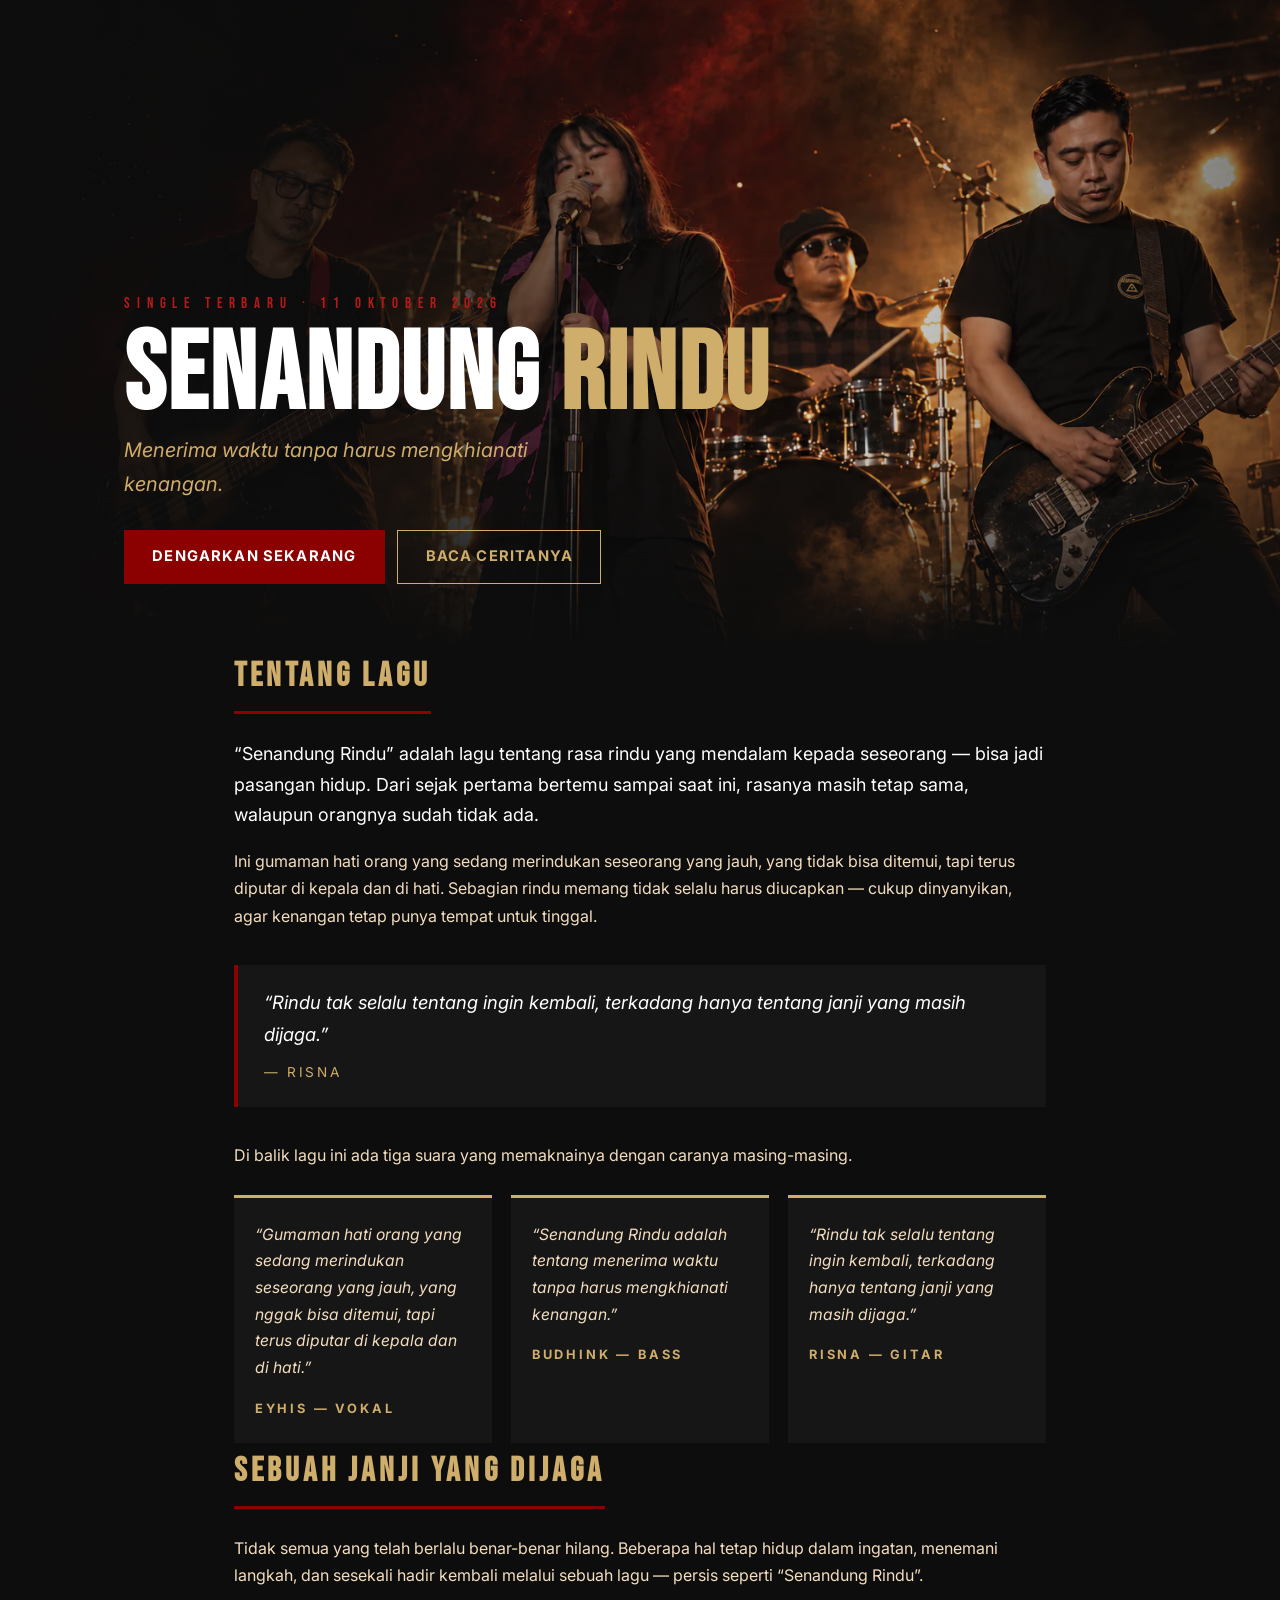
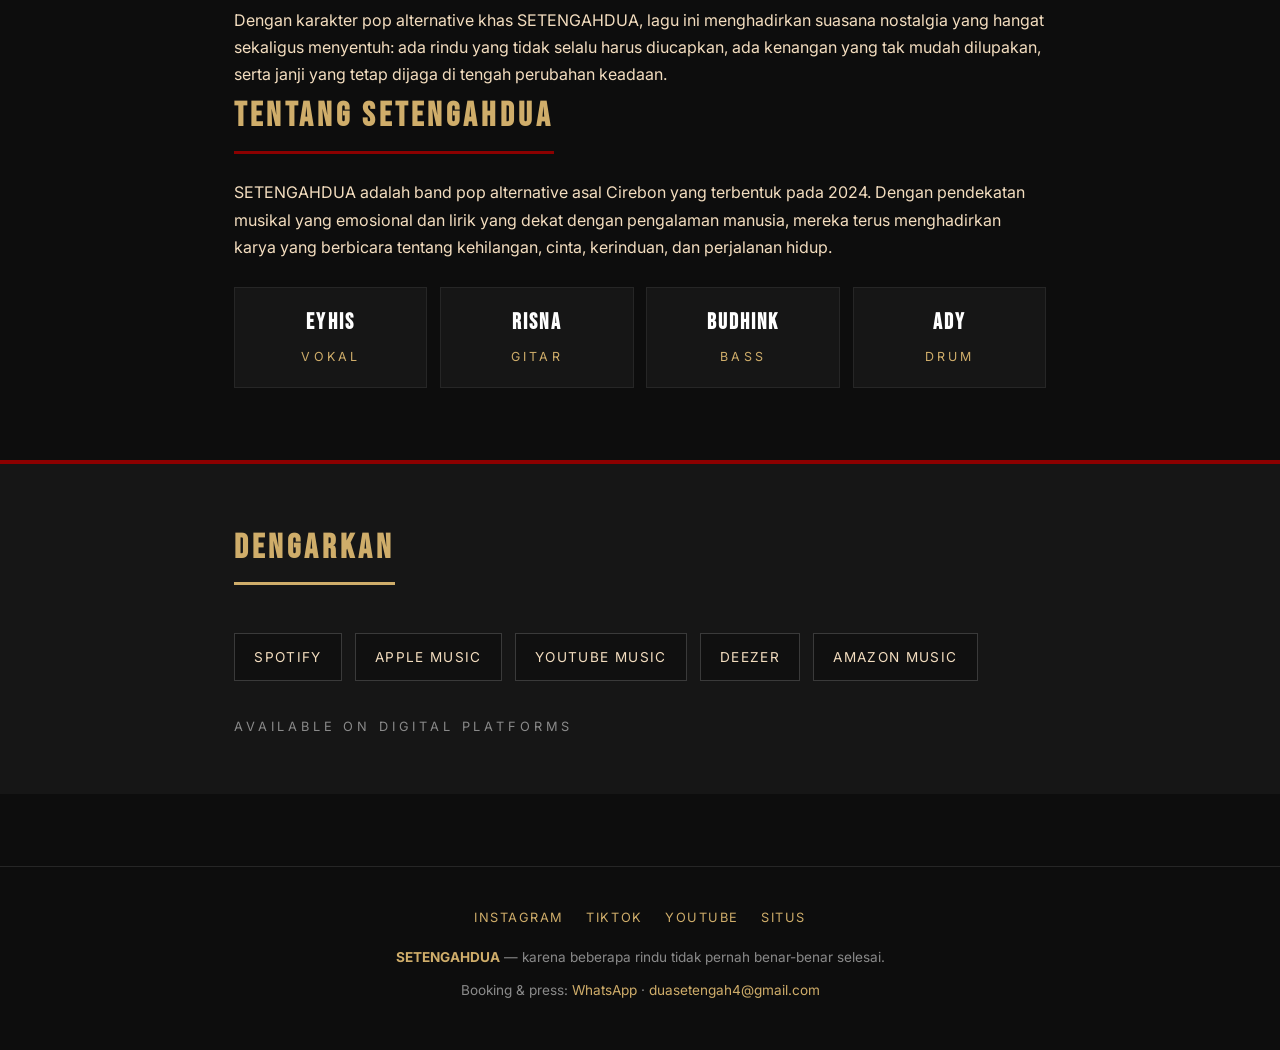
==== senandung-rindu.html @ e62a5211 "Add Senandung Rindu release page, press release draft, print tooling" ====
<!DOCTYPE html>
<html lang="id">
<head>
    <meta charset="UTF-8">
    <meta name="viewport" content="width=device-width, initial-scale=1.0">
    <meta name="description" content="“Senandung Rindu” — single terbaru SETENGAHDUA, band pop alternative asal Cirebon. Tentang rindu, kenangan, dan janji yang masih dijaga.">
    <title>Senandung Rindu — SETENGAHDUA</title>
    <link rel="preconnect" href="https://fonts.googleapis.com">
    <link href="https://fonts.googleapis.com/css2?family=Bebas+Neue&family=Inter:wght@400;600;700&display=swap" rel="stylesheet">
    <style>
        :root {
            --bg: #0d0d0d;
            --panel: #161616;
            --red: #8b0000;
            --red-bright: #b31b1b;
            --gold: #cfad6a;
            --cream: #f3ddbf;
            --gray: #8a8a8a;
        }
        * { margin: 0; padding: 0; box-sizing: border-box; }
        html { scroll-behavior: smooth; }
        body {
            background: var(--bg);
            color: var(--cream);
            font-family: 'Inter', 'Segoe UI', sans-serif;
            line-height: 1.7;
        }
        img { display: block; max-width: 100%; }
        a { color: var(--gold); text-decoration: none; }
        a:hover { color: var(--cream); }

        /* ===== HERO ===== */
        .hero {
            position: relative;
            min-height: 72vh;
            display: flex;
            align-items: flex-end;
            background:
                linear-gradient(90deg, rgba(13,13,13,.96) 0%, rgba(13,13,13,.78) 34%, rgba(13,13,13,.15) 62%, rgba(13,13,13,.55) 100%),
                linear-gradient(0deg, var(--bg) 0%, transparent 30%),
                url('img/hero-senandung-rindu.webp') center right / cover no-repeat;
        }
        .hero-inner {
            max-width: 1080px;
            margin: 0 auto;
            padding: 7rem 1.5rem 4rem;
            width: 100%;
        }
        .eyebrow {
            font-family: 'Bebas Neue', 'Arial Narrow', sans-serif;
            letter-spacing: .45em;
            font-size: .95rem;
            color: var(--red-bright);
            text-transform: uppercase;
        }
        h1 {
            font-family: 'Bebas Neue', 'Arial Narrow', sans-serif;
            font-size: clamp(2.6rem, 8.5vw, 7rem);
            line-height: .95;
            letter-spacing: .02em;
            color: #fff;
            text-transform: uppercase;
            margin: .5rem 0 .3rem;
            overflow-wrap: anywhere;
        }
        h1 span { color: var(--gold); }
        .tagline {
            font-size: clamp(1rem, 2.2vw, 1.25rem);
            color: var(--gold);
            font-style: italic;
            max-width: 34ch;
        }
        .hero-cta {
            display: flex;
            flex-wrap: wrap;
            gap: .8rem;
            margin-top: 1.8rem;
        }
        .btn {
            display: inline-block;
            padding: .85rem 1.7rem;
            font-weight: 700;
            font-size: .92rem;
            letter-spacing: .08em;
            text-transform: uppercase;
            border: 1px solid var(--gold);
            color: var(--gold);
            transition: .2s;
        }
        .btn:hover { background: var(--gold); color: #000; }
        .btn-solid { background: var(--red); border-color: var(--red); color: #fff; }
        .btn-solid:hover { background: var(--red-bright); border-color: var(--red-bright); color: #fff; }

        /* ===== SECTIONS ===== */
        .wrap { max-width: 860px; margin: 0 auto; padding: 0 1.5rem; }
        section { padding: 4.5rem 0 0; }
        h2 {
            font-family: 'Bebas Neue', 'Arial Narrow', sans-serif;
            font-size: 2.1rem;
            letter-spacing: .12em;
            color: var(--gold);
            text-transform: uppercase;
            border-bottom: 3px solid var(--red);
            display: inline-block;
            padding-bottom: .35rem;
            margin-bottom: 1.6rem;
        }
        p + p { margin-top: 1.1rem; }
        .lede { font-size: 1.12rem; color: #fff; }

        .pullquote {
            margin: 2.2rem 0;
            padding: 1.4rem 1.6rem;
            background: var(--panel);
            border-left: 4px solid var(--red);
            font-size: 1.15rem;
            font-style: italic;
            color: #fff;
        }
        .pullquote cite {
            display: block;
            margin-top: .7rem;
            font-size: .85rem;
            font-style: normal;
            letter-spacing: .2em;
            text-transform: uppercase;
            color: var(--gold);
        }

        /* ===== QUOTES ===== */
        .quotes { display: grid; gap: 1.2rem; grid-template-columns: repeat(auto-fit, minmax(240px, 1fr)); }
        .quote-card {
            background: var(--panel);
            border-top: 3px solid var(--gold);
            padding: 1.5rem 1.3rem;
            display: flex;
            flex-direction: column;
            gap: 1rem;
        }
        .quote-card p { font-style: italic; color: var(--cream); font-size: .98rem; }
        .quote-card strong {
            font-size: .8rem;
            letter-spacing: .22em;
            text-transform: uppercase;
            color: var(--gold);
            font-style: normal;
        }

        /* ===== LISTEN / PLATFORMS ===== */
        .listen {
            margin-top: 4.5rem;
            background: var(--panel);
            border-top: 4px solid var(--red);
            padding: 3.5rem 0;
        }
        .listen h2 { border-bottom-color: var(--gold); }
        .platforms {
            display: flex;
            flex-wrap: wrap;
            gap: .8rem;
            margin-top: 1.4rem;
        }
        .platforms a {
            border: 1px solid #3a3a3a;
            padding: .7rem 1.2rem;
            font-size: .85rem;
            letter-spacing: .1em;
            text-transform: uppercase;
            color: var(--cream);
            background: #101010;
            transition: .2s;
        }
        .platforms a:hover { border-color: var(--gold); color: var(--gold); }
        .avail {
            font-size: .8rem;
            letter-spacing: .3em;
            text-transform: uppercase;
            color: var(--gray);
            margin-top: 2.2rem;
        }

        /* ===== BAND ===== */
        .members {
            display: grid;
            gap: .8rem;
            grid-template-columns: repeat(auto-fit, minmax(160px, 1fr));
            margin-top: 1.6rem;
        }
        .member {
            background: var(--panel);
            border: 1px solid #262626;
            padding: 1.1rem 1rem;
            text-align: center;
        }
        .member b {
            display: block;
            font-family: 'Bebas Neue', sans-serif;
            font-size: 1.35rem;
            letter-spacing: .1em;
            color: #fff;
        }
        .member span { font-size: .78rem; letter-spacing: .25em; text-transform: uppercase; color: var(--gold); }

        /* ===== FOOTER ===== */
        footer {
            margin-top: 4.5rem;
            border-top: 1px solid #262626;
            padding: 2.5rem 0 3rem;
            text-align: center;
            font-size: .85rem;
            color: var(--gray);
        }
        footer .socials { display: flex; gap: 1.4rem; justify-content: center; flex-wrap: wrap; margin-bottom: 1.1rem; }
        footer .socials a { letter-spacing: .12em; text-transform: uppercase; font-size: .8rem; }
        footer strong { color: var(--gold); }

        @media (max-width: 640px) {
            .hero { min-height: 60vh; background-position: 62% center; }
            .hero-inner { padding-top: 5.5rem; }
            .eyebrow { letter-spacing: .28em; font-size: .82rem; }
            h1 { font-size: clamp(2.6rem, 12.5vw, 4.2rem); }
            h1 span { display: block; }
        }
    </style>
</head>
<body>

<header class="hero">
    <div class="hero-inner">
        <div class="eyebrow">Single Terbaru · 11 Oktober 2026</div>
        <h1>Senandung <span>Rindu</span></h1>
        <p class="tagline">Menerima waktu tanpa harus mengkhianati kenangan.</p>
        <div class="hero-cta">
            <a class="btn btn-solid" href="https://open.spotify.com/track/4yesTzzTuWSLwJRDH2Kdem" target="_blank" rel="noopener">Dengarkan Sekarang</a>
            <a class="btn" href="#kutipan">Baca Ceritanya</a>
        </div>
    </div>
</header>

<main>
    <section id="kutipan" class="wrap">
        <h2>Tentang Lagu</h2>
        <p class="lede">“Senandung Rindu” adalah lagu tentang rasa rindu yang mendalam kepada seseorang — bisa jadi pasangan hidup. Dari sejak pertama bertemu sampai saat ini, rasanya masih tetap sama, walaupun orangnya sudah tidak ada.</p>
        <p>Ini gumaman hati orang yang sedang merindukan seseorang yang jauh, yang tidak bisa ditemui, tapi terus diputar di kepala dan di hati. Sebagian rindu memang tidak selalu harus diucapkan — cukup dinyanyikan, agar kenangan tetap punya tempat untuk tinggal.</p>

        <div class="pullquote">
            “Rindu tak selalu tentang ingin kembali, terkadang hanya tentang janji yang masih dijaga.”
            <cite>— Risna</cite>
        </div>

        <p>Di balik lagu ini ada tiga suara yang memaknainya dengan caranya masing-masing.</p>

        <div class="quotes" style="margin-top:1.6rem;">
            <div class="quote-card">
                <p>“Gumaman hati orang yang sedang merindukan seseorang yang jauh, yang nggak bisa ditemui, tapi terus diputar di kepala dan di hati.”</p>
                <strong>Eyhis — Vokal</strong>
            </div>
            <div class="quote-card">
                <p>“Senandung Rindu adalah tentang menerima waktu tanpa harus mengkhianati kenangan.”</p>
                <strong>Budhink — Bass</strong>
            </div>
            <div class="quote-card">
                <p>“Rindu tak selalu tentang ingin kembali, terkadang hanya tentang janji yang masih dijaga.”</p>
                <strong>Risna — Gitar</strong>
            </div>
        </div>
    </section>

    <section class="wrap">
        <h2>Sebuah Janji yang Dijaga</h2>
        <p>Tidak semua yang telah berlalu benar-benar hilang. Beberapa hal tetap hidup dalam ingatan, menemani langkah, dan sesekali hadir kembali melalui sebuah lagu — persis seperti “Senandung Rindu”.</p>
        <p>Dengan karakter pop alternative khas SETENGAHDUA, lagu ini menghadirkan suasana nostalgia yang hangat sekaligus menyentuh: ada rindu yang tidak selalu harus diucapkan, ada kenangan yang tak mudah dilupakan, serta janji yang tetap dijaga di tengah perubahan keadaan.</p>
    </section>

    <section class="wrap">
        <h2>Tentang SETENGAHDUA</h2>
        <p>SETENGAHDUA adalah band pop alternative asal Cirebon yang terbentuk pada 2024. Dengan pendekatan musikal yang emosional dan lirik yang dekat dengan pengalaman manusia, mereka terus menghadirkan karya yang berbicara tentang kehilangan, cinta, kerinduan, dan perjalanan hidup.</p>
        <div class="members">
            <div class="member"><b>Eyhis</b><span>Vokal</span></div>
            <div class="member"><b>Risna</b><span>Gitar</span></div>
            <div class="member"><b>Budhink</b><span>Bass</span></div>
            <div class="member"><b>Ady</b><span>Drum</span></div>
        </div>
    </section>

    <section class="listen">
        <div class="wrap">
            <h2>Dengarkan</h2>
            <div class="platforms">
                <a href="https://open.spotify.com/track/4yesTzzTuWSLwJRDH2Kdem" target="_blank" rel="noopener">Spotify</a>
                <a href="https://music.apple.com/id/album/6817876479" target="_blank" rel="noopener">Apple Music</a>
                <a href="https://www.youtube.com/results?search_query=SETENGAHDUA+Senandung+Rindu" target="_blank" rel="noopener">YouTube Music</a>
                <a href="https://www.deezer.com/search/SETENGAHDUA%20Senandung%20Rindu" target="_blank" rel="noopener">Deezer</a>
                <a href="https://music.amazon.co.id/search/SETENGAHDUA%20Senandung%20Rindu" target="_blank" rel="noopener">Amazon Music</a>
            </div>
            <p class="avail">Available on Digital Platforms</p>
        </div>
    </section>
</main>

<footer>
    <div class="socials">
        <a href="https://instagram.com/setengahduaofficial" target="_blank" rel="noopener">Instagram</a>
        <a href="https://tiktok.com/@setengahduaofficial" target="_blank" rel="noopener">TikTok</a>
        <a href="https://www.youtube.com/results?search_query=SETENGAHDUAOFFICIAL" target="_blank" rel="noopener">YouTube</a>
        <a href="https://setengahdua.com" target="_blank" rel="noopener">Situs</a>
    </div>
    <p><strong>SETENGAHDUA</strong> — karena beberapa rindu tidak pernah benar-benar selesai.</p>
    <p style="margin-top:.6rem;">Booking &amp; press: <a href="https://wa.me/6285793243485">WhatsApp</a> · <a href="mailto:duasetengah4@gmail.com">duasetengah4@gmail.com</a></p>
</footer>

</body>
</html>
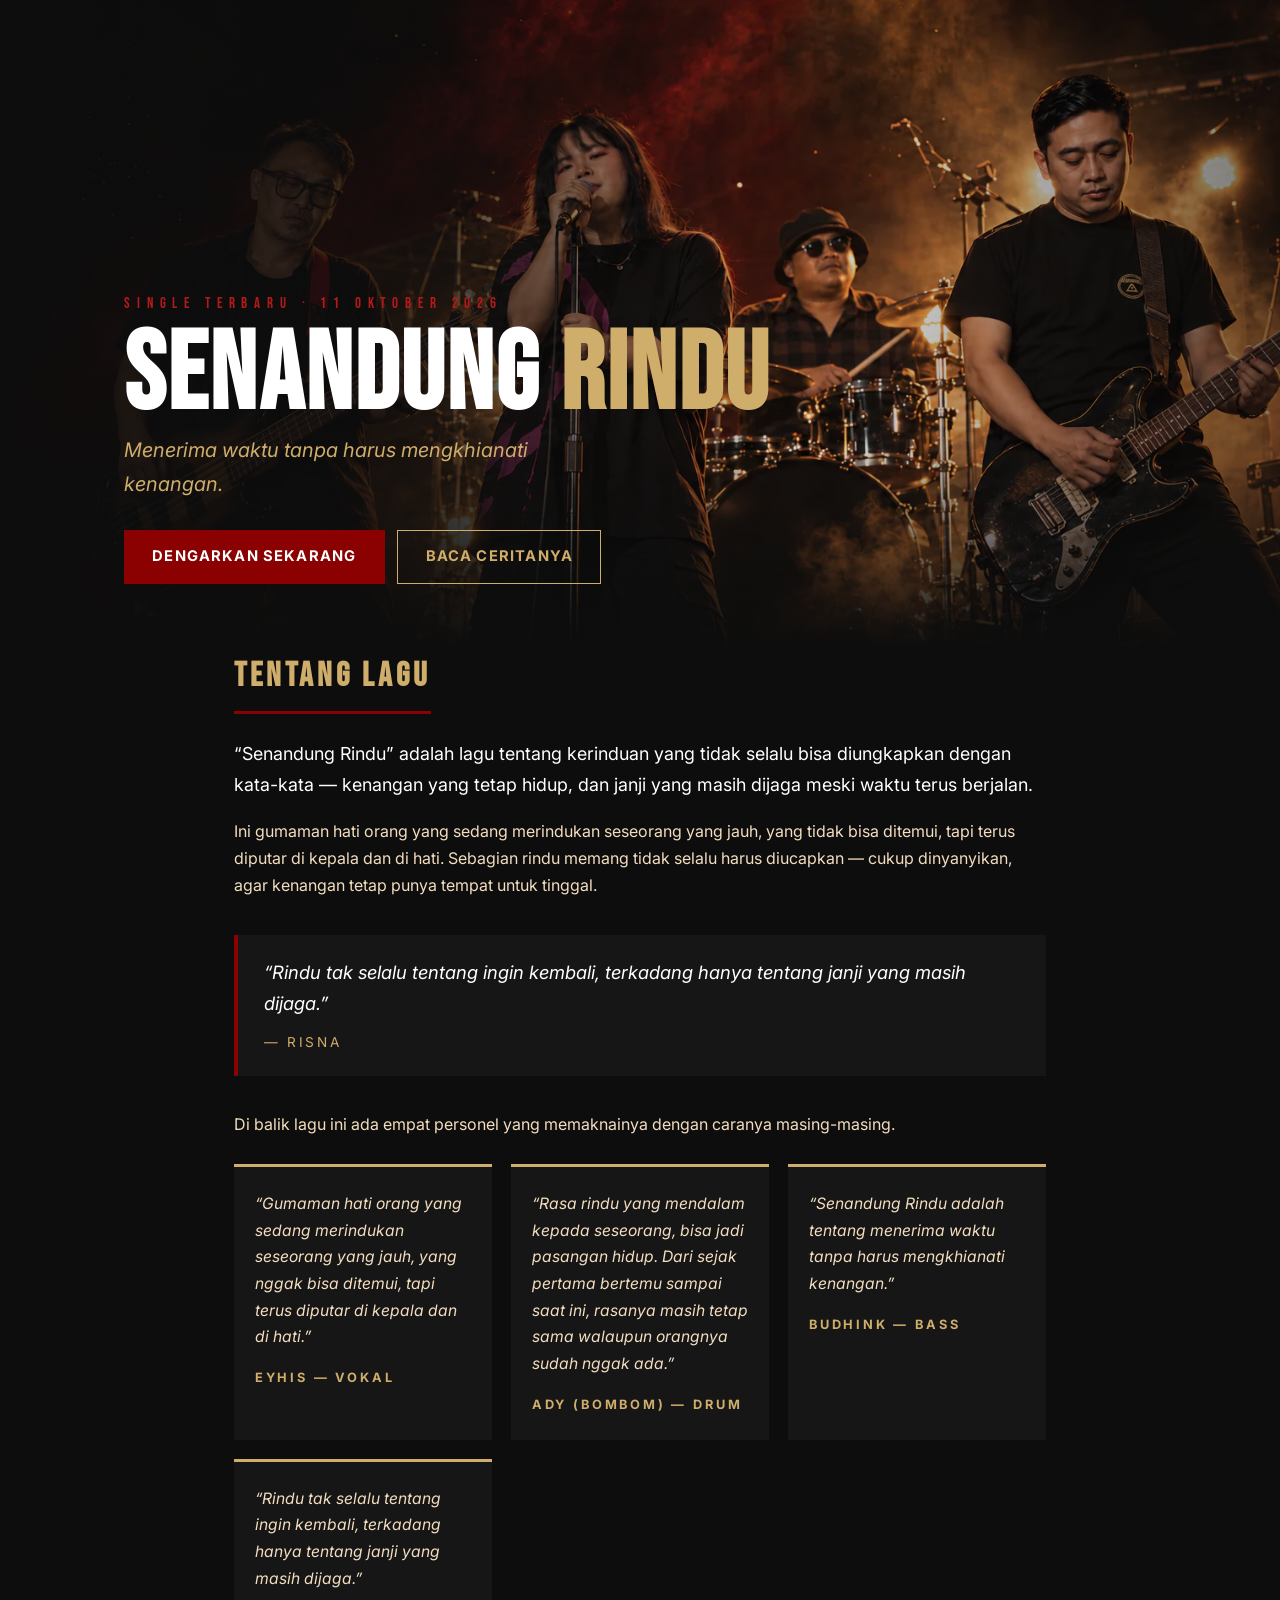
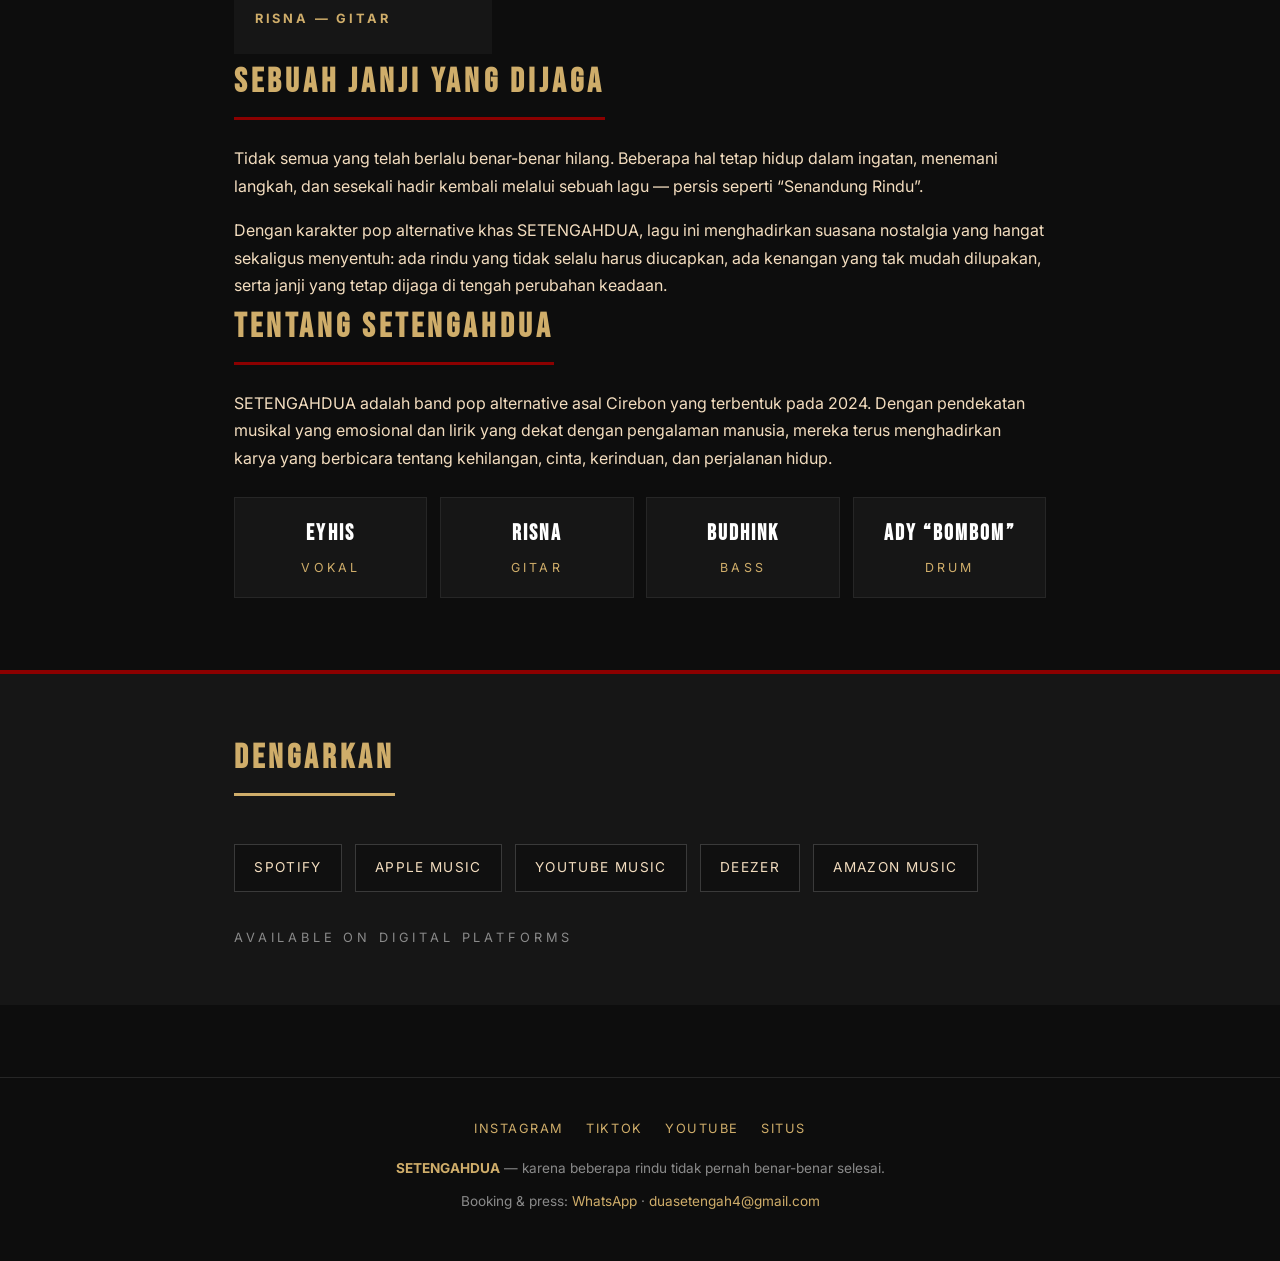
==== commit 82b9b974: "Add Ady Bombom quote to Senandung Rindu materials" ====
--- a/senandung-rindu.html
+++ b/senandung-rindu.html
@@ -240,7 +240,7 @@
 <main>
     <section id="kutipan" class="wrap">
         <h2>Tentang Lagu</h2>
-        <p class="lede">“Senandung Rindu” adalah lagu tentang rasa rindu yang mendalam kepada seseorang — bisa jadi pasangan hidup. Dari sejak pertama bertemu sampai saat ini, rasanya masih tetap sama, walaupun orangnya sudah tidak ada.</p>
+        <p class="lede">“Senandung Rindu” adalah lagu tentang kerinduan yang tidak selalu bisa diungkapkan dengan kata-kata — kenangan yang tetap hidup, dan janji yang masih dijaga meski waktu terus berjalan.</p>
         <p>Ini gumaman hati orang yang sedang merindukan seseorang yang jauh, yang tidak bisa ditemui, tapi terus diputar di kepala dan di hati. Sebagian rindu memang tidak selalu harus diucapkan — cukup dinyanyikan, agar kenangan tetap punya tempat untuk tinggal.</p>
 
         <div class="pullquote">
@@ -248,12 +248,16 @@
             <cite>— Risna</cite>
         </div>
 
-        <p>Di balik lagu ini ada tiga suara yang memaknainya dengan caranya masing-masing.</p>
+        <p>Di balik lagu ini ada empat personel yang memaknainya dengan caranya masing-masing.</p>
 
         <div class="quotes" style="margin-top:1.6rem;">
             <div class="quote-card">
                 <p>“Gumaman hati orang yang sedang merindukan seseorang yang jauh, yang nggak bisa ditemui, tapi terus diputar di kepala dan di hati.”</p>
                 <strong>Eyhis — Vokal</strong>
+            </div>
+            <div class="quote-card">
+                <p>“Rasa rindu yang mendalam kepada seseorang, bisa jadi pasangan hidup. Dari sejak pertama bertemu sampai saat ini, rasanya masih tetap sama walaupun orangnya sudah nggak ada.”</p>
+                <strong>Ady (Bombom) — Drum</strong>
             </div>
             <div class="quote-card">
                 <p>“Senandung Rindu adalah tentang menerima waktu tanpa harus mengkhianati kenangan.”</p>
@@ -279,7 +283,7 @@
             <div class="member"><b>Eyhis</b><span>Vokal</span></div>
             <div class="member"><b>Risna</b><span>Gitar</span></div>
             <div class="member"><b>Budhink</b><span>Bass</span></div>
-            <div class="member"><b>Ady</b><span>Drum</span></div>
+            <div class="member"><b>Ady “Bombom”</b><span>Drum</span></div>
         </div>
     </section>
 
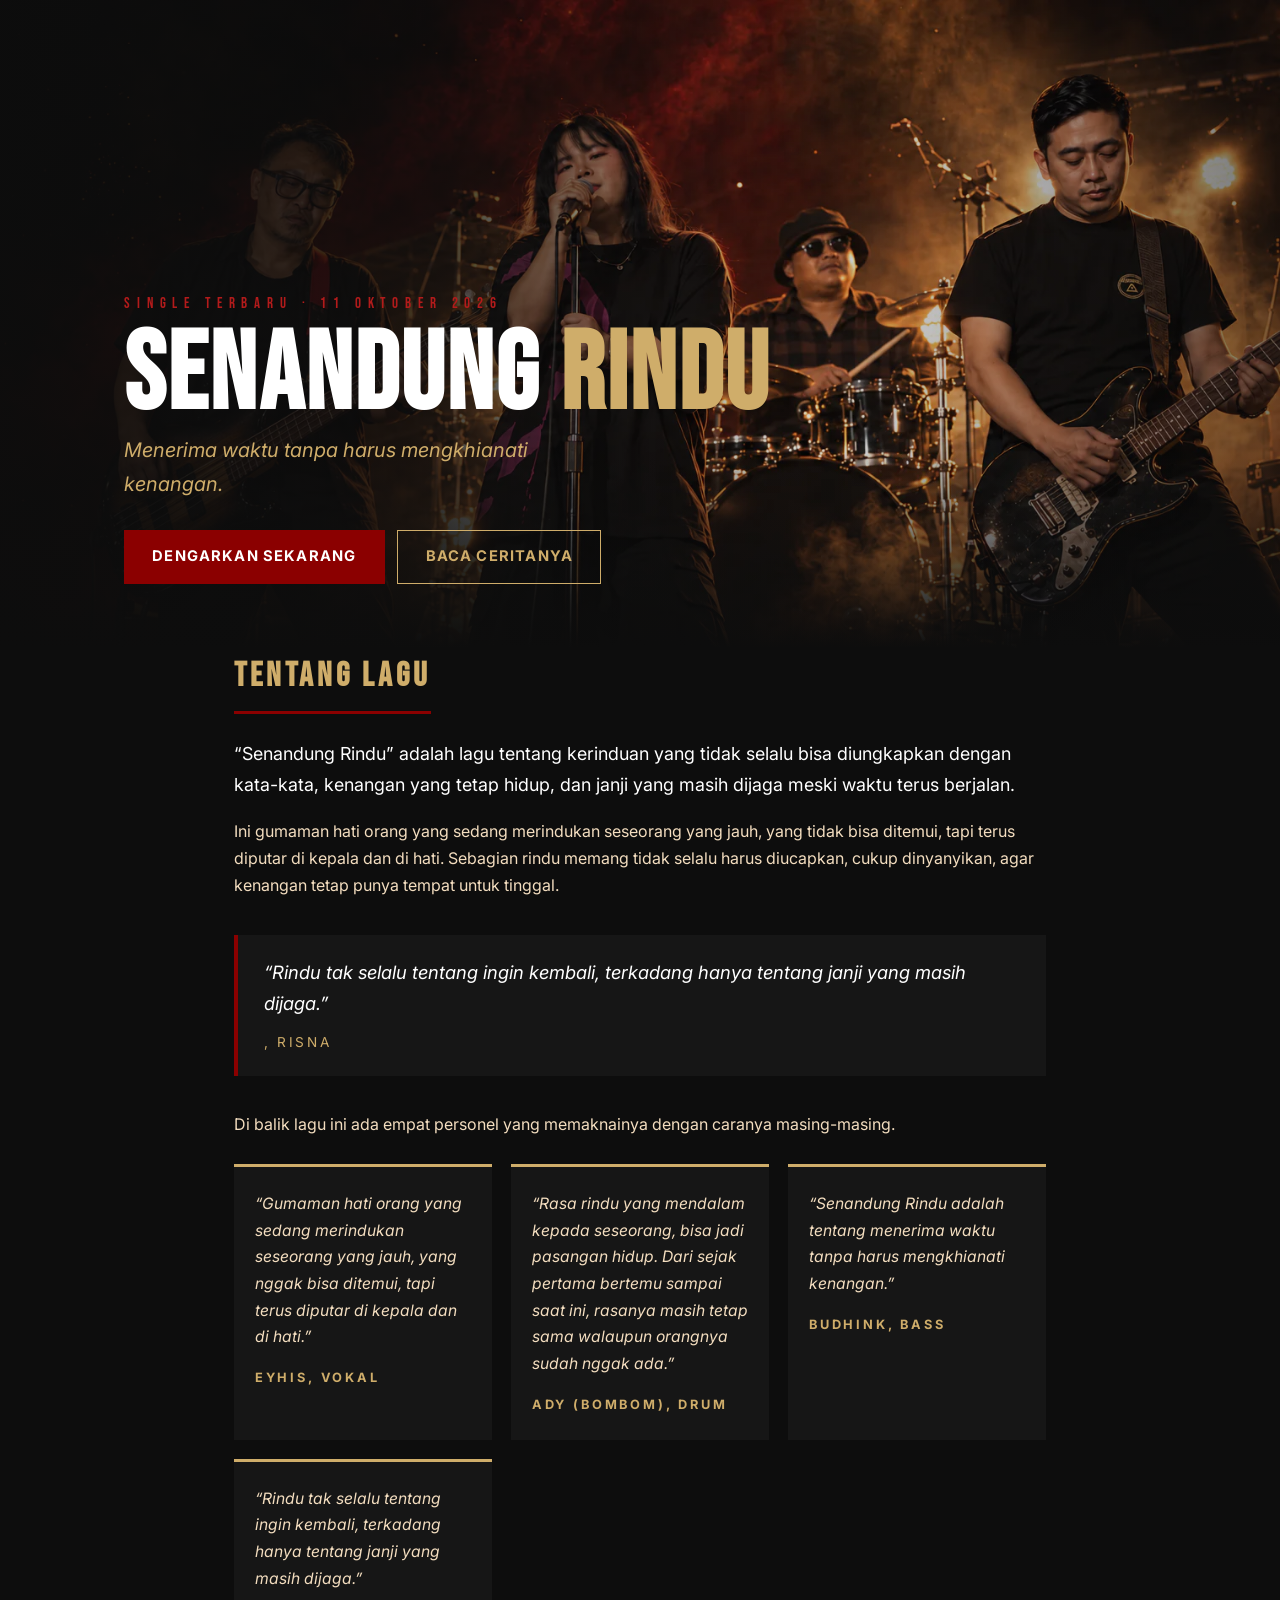
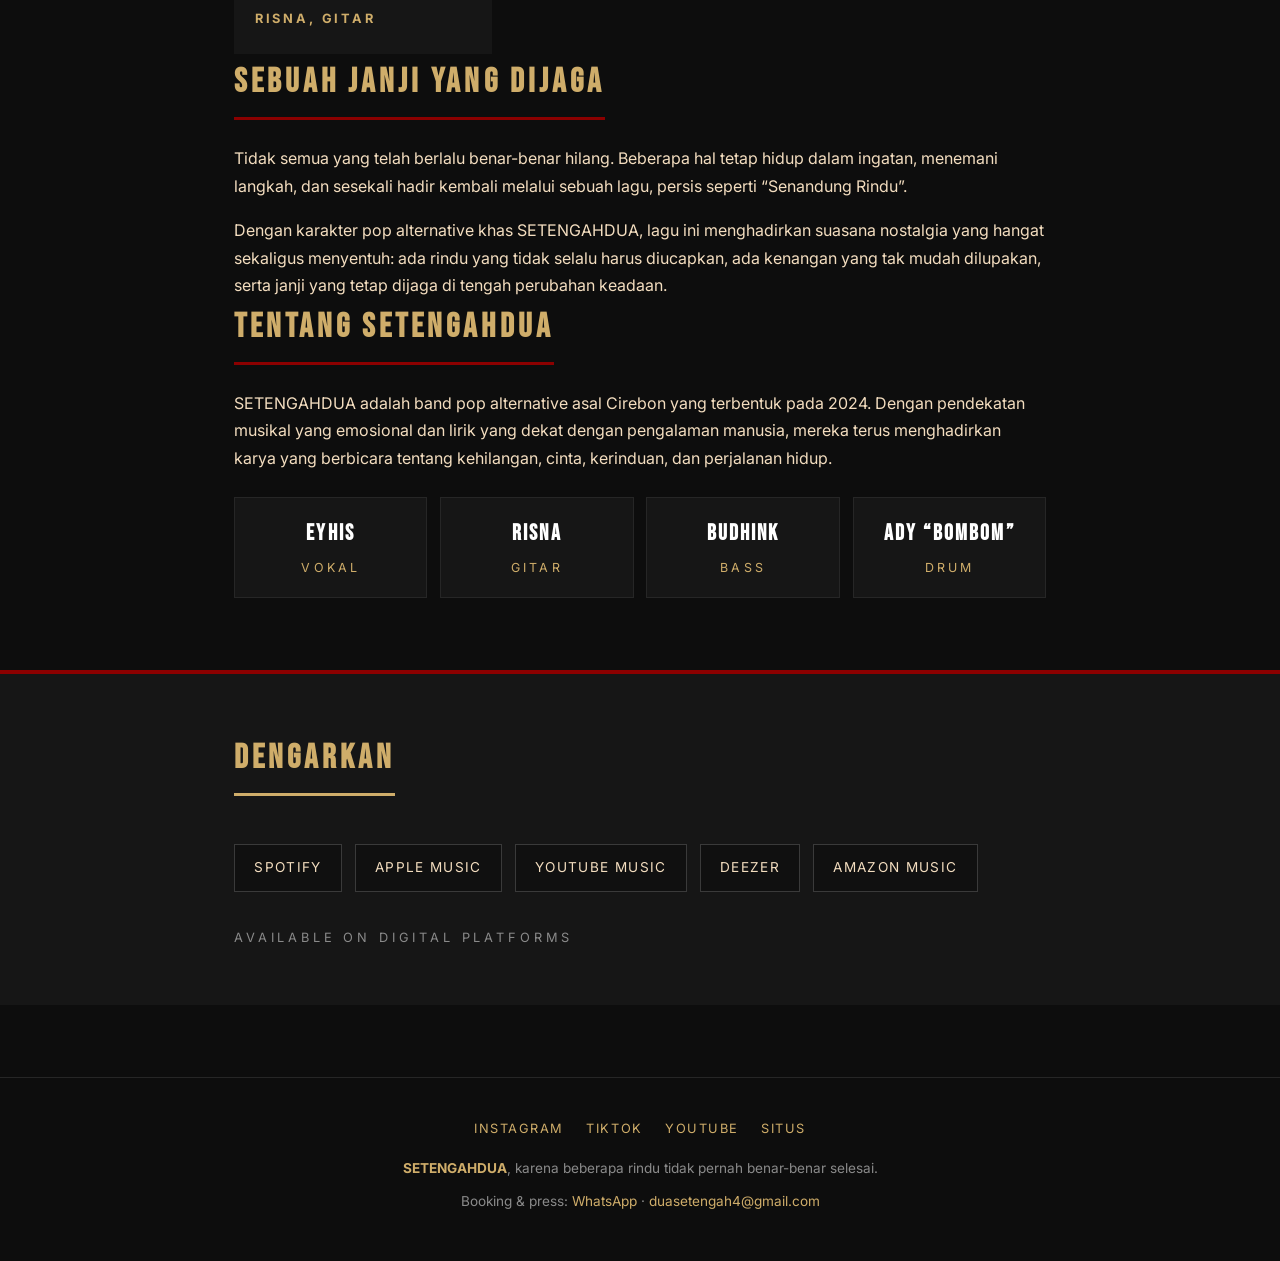
==== commit 65e909fc: "Replace em dashes in Senandung Rindu copy" ====
--- a/senandung-rindu.html
+++ b/senandung-rindu.html
@@ -3,8 +3,8 @@
 <head>
     <meta charset="UTF-8">
     <meta name="viewport" content="width=device-width, initial-scale=1.0">
-    <meta name="description" content="“Senandung Rindu” — single terbaru SETENGAHDUA, band pop alternative asal Cirebon. Tentang rindu, kenangan, dan janji yang masih dijaga.">
-    <title>Senandung Rindu — SETENGAHDUA</title>
+    <meta name="description" content="“Senandung Rindu”, single terbaru SETENGAHDUA, band pop alternative asal Cirebon. Tentang rindu, kenangan, dan janji yang masih dijaga.">
+    <title>Senandung Rindu, SETENGAHDUA</title>
     <link rel="preconnect" href="https://fonts.googleapis.com">
     <link href="https://fonts.googleapis.com/css2?family=Bebas+Neue&family=Inter:wght@400;600;700&display=swap" rel="stylesheet">
     <style>
@@ -240,12 +240,12 @@
 <main>
     <section id="kutipan" class="wrap">
         <h2>Tentang Lagu</h2>
-        <p class="lede">“Senandung Rindu” adalah lagu tentang kerinduan yang tidak selalu bisa diungkapkan dengan kata-kata — kenangan yang tetap hidup, dan janji yang masih dijaga meski waktu terus berjalan.</p>
-        <p>Ini gumaman hati orang yang sedang merindukan seseorang yang jauh, yang tidak bisa ditemui, tapi terus diputar di kepala dan di hati. Sebagian rindu memang tidak selalu harus diucapkan — cukup dinyanyikan, agar kenangan tetap punya tempat untuk tinggal.</p>
+        <p class="lede">“Senandung Rindu” adalah lagu tentang kerinduan yang tidak selalu bisa diungkapkan dengan kata-kata, kenangan yang tetap hidup, dan janji yang masih dijaga meski waktu terus berjalan.</p>
+        <p>Ini gumaman hati orang yang sedang merindukan seseorang yang jauh, yang tidak bisa ditemui, tapi terus diputar di kepala dan di hati. Sebagian rindu memang tidak selalu harus diucapkan, cukup dinyanyikan, agar kenangan tetap punya tempat untuk tinggal.</p>
 
         <div class="pullquote">
             “Rindu tak selalu tentang ingin kembali, terkadang hanya tentang janji yang masih dijaga.”
-            <cite>— Risna</cite>
+            <cite>, Risna</cite>
         </div>
 
         <p>Di balik lagu ini ada empat personel yang memaknainya dengan caranya masing-masing.</p>
@@ -253,26 +253,26 @@
         <div class="quotes" style="margin-top:1.6rem;">
             <div class="quote-card">
                 <p>“Gumaman hati orang yang sedang merindukan seseorang yang jauh, yang nggak bisa ditemui, tapi terus diputar di kepala dan di hati.”</p>
-                <strong>Eyhis — Vokal</strong>
+                <strong>Eyhis, Vokal</strong>
             </div>
             <div class="quote-card">
                 <p>“Rasa rindu yang mendalam kepada seseorang, bisa jadi pasangan hidup. Dari sejak pertama bertemu sampai saat ini, rasanya masih tetap sama walaupun orangnya sudah nggak ada.”</p>
-                <strong>Ady (Bombom) — Drum</strong>
+                <strong>Ady (Bombom), Drum</strong>
             </div>
             <div class="quote-card">
                 <p>“Senandung Rindu adalah tentang menerima waktu tanpa harus mengkhianati kenangan.”</p>
-                <strong>Budhink — Bass</strong>
+                <strong>Budhink, Bass</strong>
             </div>
             <div class="quote-card">
                 <p>“Rindu tak selalu tentang ingin kembali, terkadang hanya tentang janji yang masih dijaga.”</p>
-                <strong>Risna — Gitar</strong>
+                <strong>Risna, Gitar</strong>
             </div>
         </div>
     </section>
 
     <section class="wrap">
         <h2>Sebuah Janji yang Dijaga</h2>
-        <p>Tidak semua yang telah berlalu benar-benar hilang. Beberapa hal tetap hidup dalam ingatan, menemani langkah, dan sesekali hadir kembali melalui sebuah lagu — persis seperti “Senandung Rindu”.</p>
+        <p>Tidak semua yang telah berlalu benar-benar hilang. Beberapa hal tetap hidup dalam ingatan, menemani langkah, dan sesekali hadir kembali melalui sebuah lagu, persis seperti “Senandung Rindu”.</p>
         <p>Dengan karakter pop alternative khas SETENGAHDUA, lagu ini menghadirkan suasana nostalgia yang hangat sekaligus menyentuh: ada rindu yang tidak selalu harus diucapkan, ada kenangan yang tak mudah dilupakan, serta janji yang tetap dijaga di tengah perubahan keadaan.</p>
     </section>
 
@@ -309,7 +309,7 @@
         <a href="https://www.youtube.com/results?search_query=SETENGAHDUAOFFICIAL" target="_blank" rel="noopener">YouTube</a>
         <a href="https://setengahdua.com" target="_blank" rel="noopener">Situs</a>
     </div>
-    <p><strong>SETENGAHDUA</strong> — karena beberapa rindu tidak pernah benar-benar selesai.</p>
+    <p><strong>SETENGAHDUA</strong>, karena beberapa rindu tidak pernah benar-benar selesai.</p>
     <p style="margin-top:.6rem;">Booking &amp; press: <a href="https://wa.me/6285793243485">WhatsApp</a> · <a href="mailto:duasetengah4@gmail.com">duasetengah4@gmail.com</a></p>
 </footer>
 
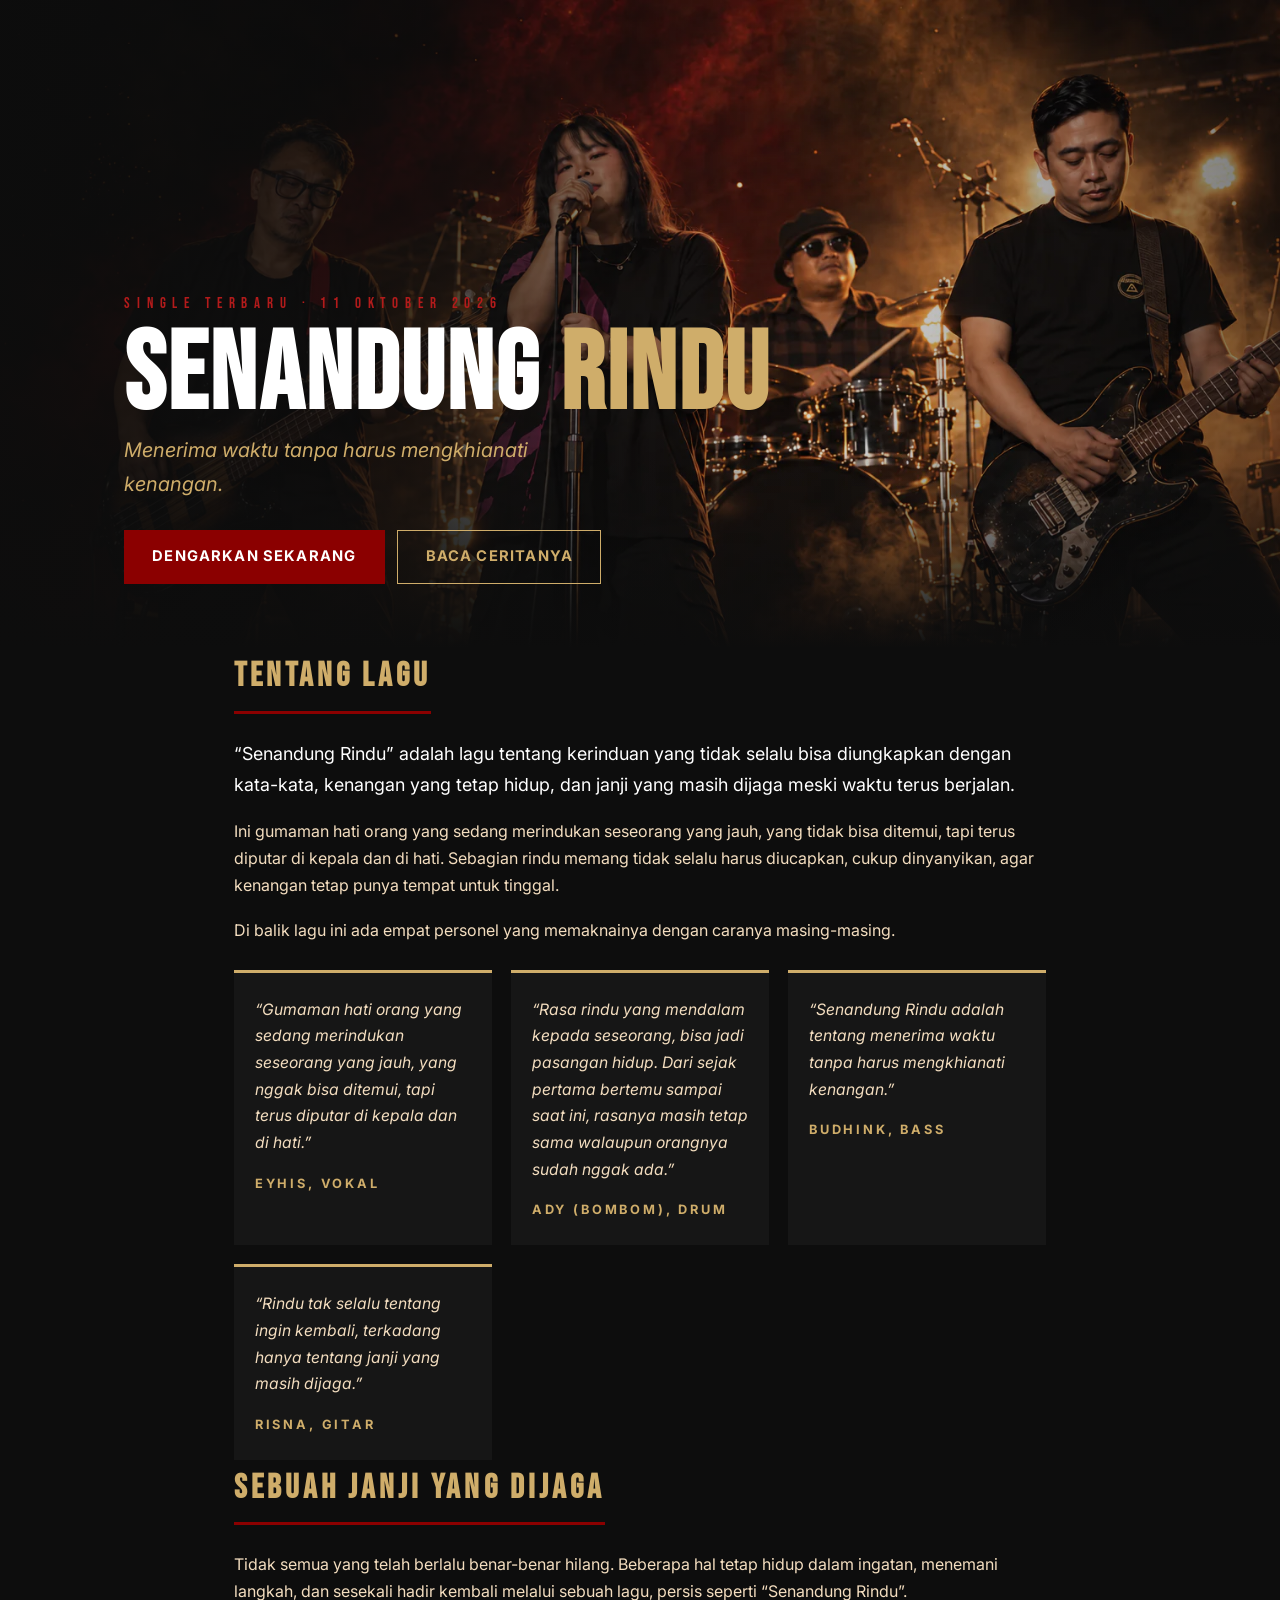
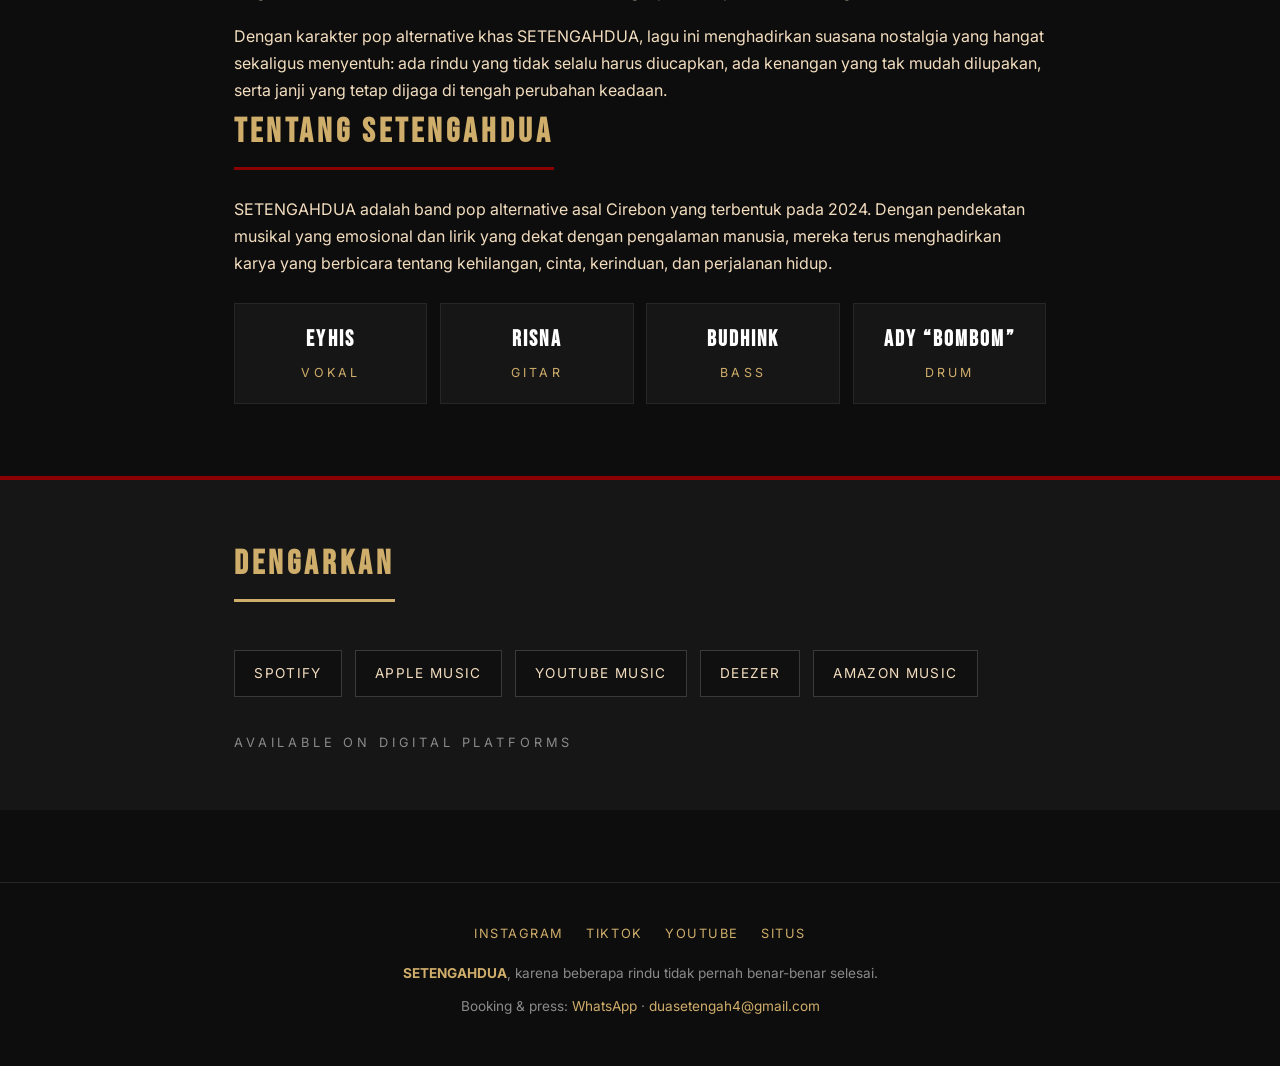
==== commit c529ba53: "Remove duplicate Risna quote" ====
--- a/senandung-rindu.html
+++ b/senandung-rindu.html
@@ -243,11 +243,6 @@
         <p class="lede">“Senandung Rindu” adalah lagu tentang kerinduan yang tidak selalu bisa diungkapkan dengan kata-kata, kenangan yang tetap hidup, dan janji yang masih dijaga meski waktu terus berjalan.</p>
         <p>Ini gumaman hati orang yang sedang merindukan seseorang yang jauh, yang tidak bisa ditemui, tapi terus diputar di kepala dan di hati. Sebagian rindu memang tidak selalu harus diucapkan, cukup dinyanyikan, agar kenangan tetap punya tempat untuk tinggal.</p>
 
-        <div class="pullquote">
-            “Rindu tak selalu tentang ingin kembali, terkadang hanya tentang janji yang masih dijaga.”
-            <cite>, Risna</cite>
-        </div>
-
         <p>Di balik lagu ini ada empat personel yang memaknainya dengan caranya masing-masing.</p>
 
         <div class="quotes" style="margin-top:1.6rem;">
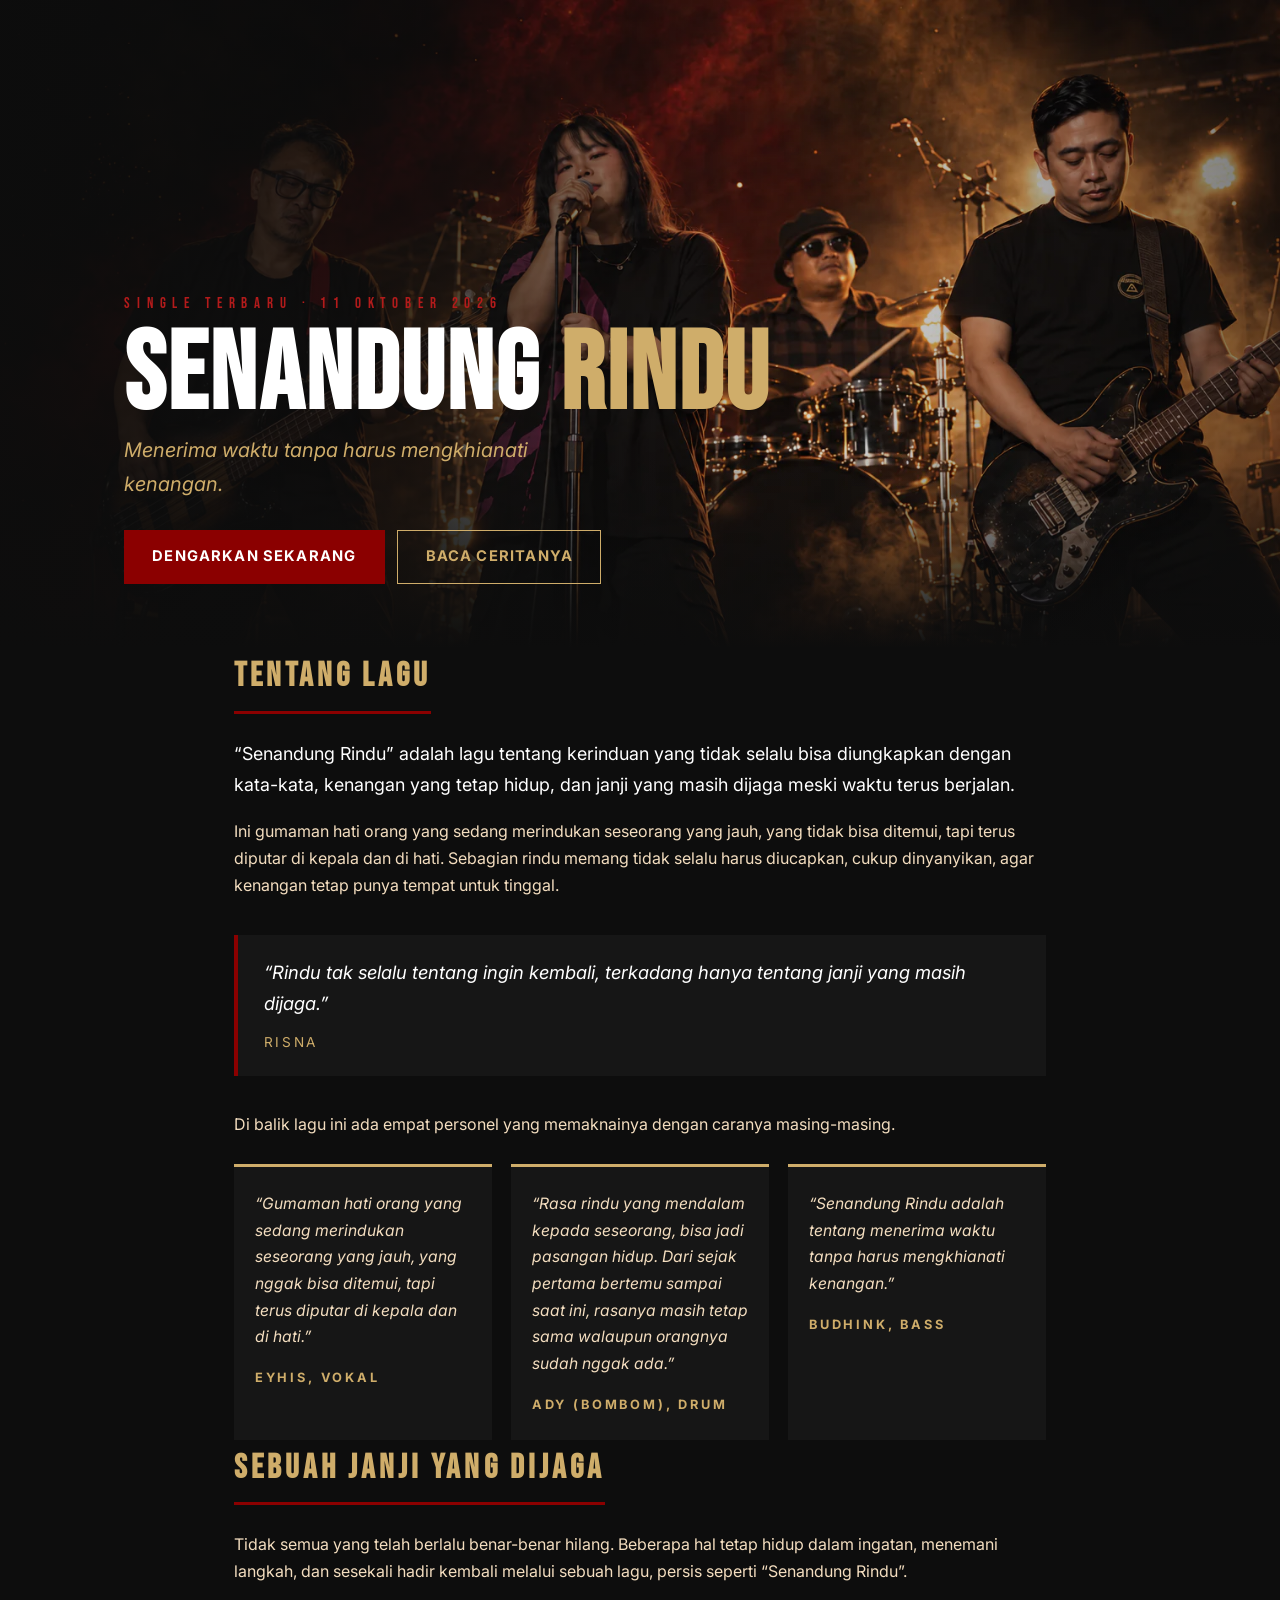
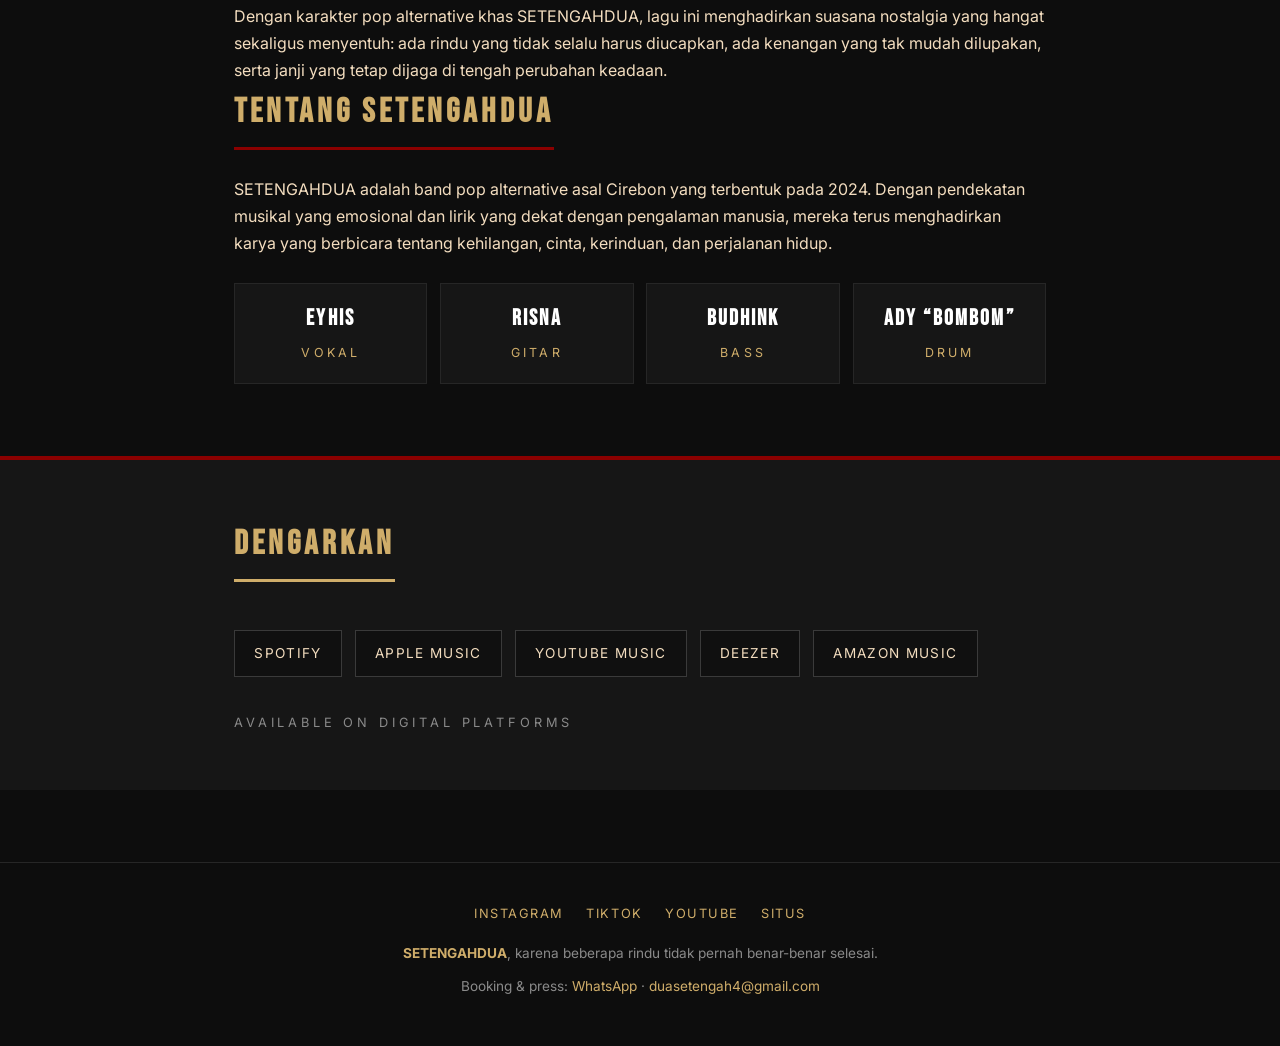
==== commit 331b61f6: "Keep Risna quote as featured pullquote" ====
--- a/senandung-rindu.html
+++ b/senandung-rindu.html
@@ -243,6 +243,11 @@
         <p class="lede">“Senandung Rindu” adalah lagu tentang kerinduan yang tidak selalu bisa diungkapkan dengan kata-kata, kenangan yang tetap hidup, dan janji yang masih dijaga meski waktu terus berjalan.</p>
         <p>Ini gumaman hati orang yang sedang merindukan seseorang yang jauh, yang tidak bisa ditemui, tapi terus diputar di kepala dan di hati. Sebagian rindu memang tidak selalu harus diucapkan, cukup dinyanyikan, agar kenangan tetap punya tempat untuk tinggal.</p>
 
+        <div class="pullquote">
+            “Rindu tak selalu tentang ingin kembali, terkadang hanya tentang janji yang masih dijaga.”
+            <cite>Risna</cite>
+        </div>
+
         <p>Di balik lagu ini ada empat personel yang memaknainya dengan caranya masing-masing.</p>
 
         <div class="quotes" style="margin-top:1.6rem;">
@@ -258,10 +263,6 @@
                 <p>“Senandung Rindu adalah tentang menerima waktu tanpa harus mengkhianati kenangan.”</p>
                 <strong>Budhink, Bass</strong>
             </div>
-            <div class="quote-card">
-                <p>“Rindu tak selalu tentang ingin kembali, terkadang hanya tentang janji yang masih dijaga.”</p>
-                <strong>Risna, Gitar</strong>
-            </div>
         </div>
     </section>
 
